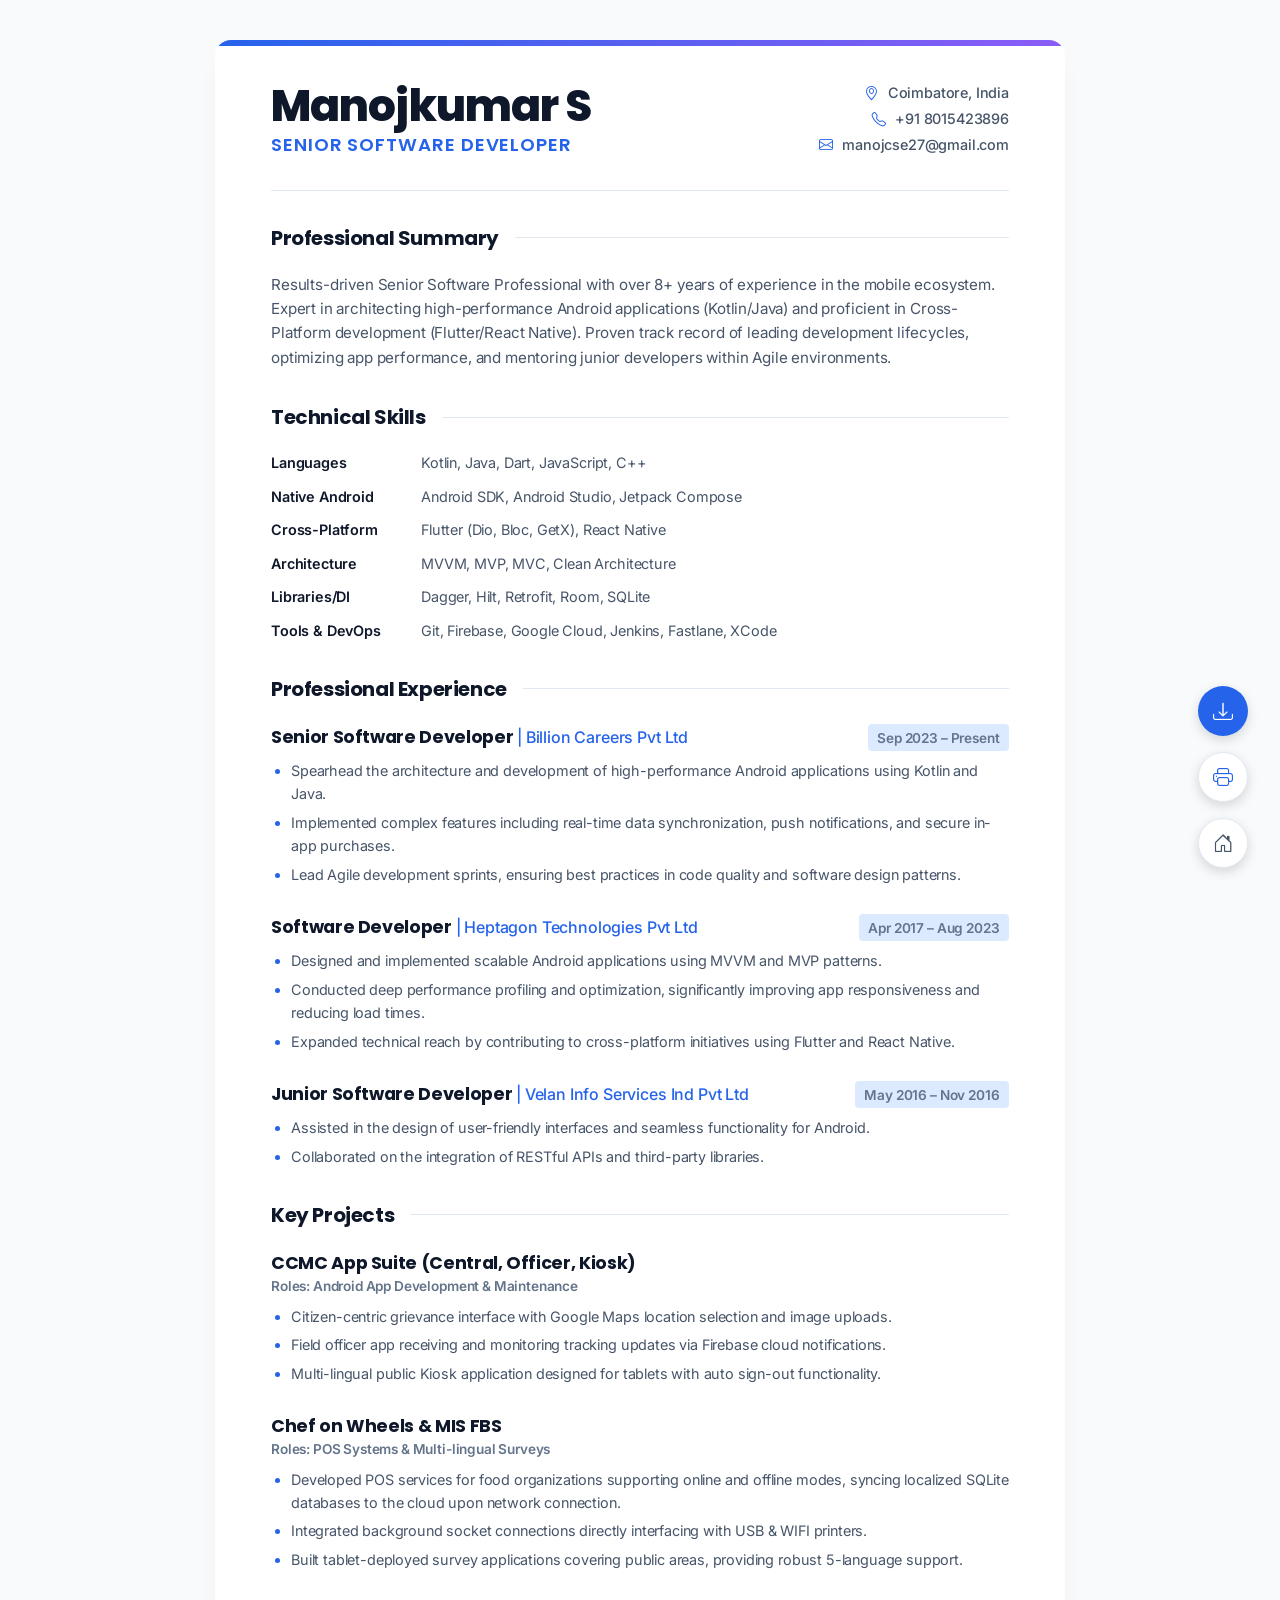
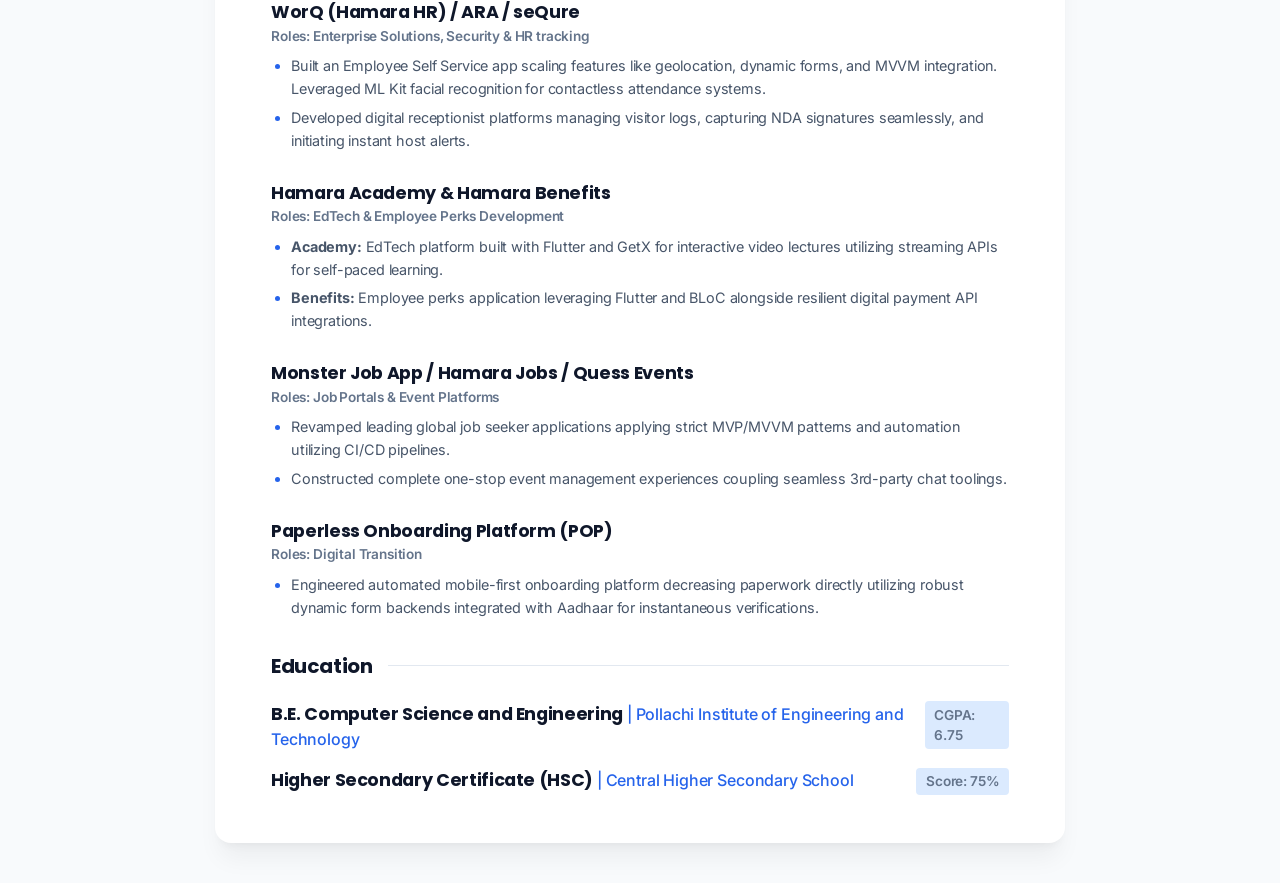
==== resume.html @ 85468437 "first commit" ====
<!DOCTYPE html>
<html lang="en">

<head>
    <meta charset="UTF-8">
    <meta name="viewport" content="width=device-width, initial-scale=1.0">
    <title>MANOJKUMAR S - Resume</title>

    <!-- Bootstrap 5 CSS -->
    <link href="https://cdn.jsdelivr.net/npm/bootstrap@5.3.3/dist/css/bootstrap.min.css" rel="stylesheet">

    <!-- Bootstrap Icons -->
    <link rel="stylesheet" href="https://cdn.jsdelivr.net/npm/bootstrap-icons@1.11.3/font/bootstrap-icons.min.css">

    <!-- Modern Google Fonts: Inter & Poppins -->
    <link
        href="https://fonts.googleapis.com/css2?family=Inter:wght@400;500;600&family=Poppins:wght@500;600;700;800&display=swap"
        rel="stylesheet">

    <style>
        :root {
            --primary: #2563eb;
            --primary-light: #dbeafe;
            --text-main: #1e293b;
            --text-muted: #475569;
            --border-color: #e2e8f0;
            --surface: #ffffff;
            --bg: #f8fafc;
        }

        body {
            background-color: var(--bg);
            color: var(--text-main);
            font-family: 'Inter', sans-serif;
            -webkit-font-smoothing: antialiased;
            letter-spacing: -0.01em;
        }

        h1,
        h2,
        h3,
        h4,
        .section-title,
        .item-title {
            font-family: 'Poppins', sans-serif;
            letter-spacing: -0.02em;
        }

        /* The main container mimicking an A4 paper size */
        .resume-container {
            max-width: 850px;
            margin: 40px auto;
            background: var(--surface);
            padding: 2.5rem 3.5rem;
            box-shadow: 0 20px 25px -5px rgba(0, 0, 0, 0.05), 0 8px 10px -6px rgba(0, 0, 0, 0.05);
            border-radius: 16px;
            position: relative;
            overflow: hidden;
        }

        /* Premium top accent border */
        .resume-container::before {
            content: '';
            position: absolute;
            top: 0;
            left: 0;
            right: 0;
            height: 6px;
            background: linear-gradient(90deg, #2563eb, #8b5cf6);
        }

        /* Print styles */
        @media print {
            body {
                background: #fff;
            }

            .resume-container {
                box-shadow: none;
                margin: 0;
                padding: 0;
                max-width: 100%;
                border-radius: 0;
            }

            .resume-container::before {
                display: none;
            }

            .d-print-none {
                display: none !important;
            }

            .avoid-break {
                page-break-inside: avoid;
            }

            /* Force exact colors when printing */
            * {
                -webkit-print-color-adjust: exact !important;
                print-color-adjust: exact !important;
            }
        }

        /* Header block */
        .header-section {
            display: flex;
            justify-content: space-between;
            align-items: center;
            padding-bottom: 2rem;
            margin-bottom: 2rem;
            border-bottom: 1px solid var(--border-color);
        }

        .header-title h1 {
            font-size: 2.75rem;
            font-weight: 800;
            margin-bottom: 0.25rem;
            color: #0f172a;
            line-height: 1.1;
        }

        .header-title h2 {
            font-size: 1.15rem;
            color: var(--primary);
            margin-bottom: 0;
            font-weight: 600;
            text-transform: uppercase;
            letter-spacing: 0.05em;
        }

        .contact-info {
            text-align: right;
            font-size: 0.9rem;
            color: var(--text-muted);
            line-height: 1.8;
            font-weight: 500;
        }

        .contact-info a {
            color: var(--text-muted);
            text-decoration: none;
            transition: color 0.2s;
        }

        .contact-info a:hover {
            color: var(--primary);
        }

        .contact-info i {
            color: var(--primary);
            margin-right: 6px;
            width: 16px;
            text-align: center;
        }

        /* Section styles */
        .section {
            margin-bottom: 2rem;
        }

        .section-title {
            font-size: 1.25rem;
            font-weight: 700;
            color: #0f172a;
            margin-bottom: 1.25rem;
            display: flex;
            align-items: center;
            gap: 0.5rem;
        }

        .section-title::after {
            content: '';
            flex-grow: 1;
            height: 1px;
            background: var(--border-color);
            margin-left: 0.5rem;
        }

        p {
            font-size: 0.95rem;
            line-height: 1.6;
            margin-bottom: 1rem;
            color: var(--text-muted);
        }

        /* Skills table */
        .skills-grid {
            display: grid;
            grid-template-columns: 1fr;
            row-gap: 0.75rem;
            font-size: 0.9rem;
        }

        .skill-row {
            display: flex;
            align-items: baseline;
        }

        .skill-row strong {
            display: inline-block;
            width: 150px;
            color: #0f172a;
            font-weight: 600;
            flex-shrink: 0;
        }

        .skill-list {
            color: var(--text-muted);
        }

        /* Items (Experience, Projects, Education) */
        .item {
            margin-bottom: 1.75rem;
        }

        .item-header {
            display: flex;
            justify-content: space-between;
            align-items: baseline;
            margin-bottom: 0.5rem;
        }

        .item-title {
            font-size: 1.1rem;
            font-weight: 700;
            color: #0f172a;
        }

        .item-subtitle {
            font-size: 1rem;
            font-weight: 500;
            color: var(--primary);
        }

        .item-date {
            font-size: 0.85rem;
            font-weight: 600;
            color: #64748b;
            background: var(--primary-light);
            padding: 0.2rem 0.6rem;
            border-radius: 4px;
            display: inline-block;
        }

        .project-meta {
            font-size: 0.85rem;
            color: #64748b;
            font-weight: 600;
            margin-bottom: 0.5rem;
            display: block;
        }

        /* Lists */
        ul {
            padding-left: 1.25rem;
            margin-bottom: 0;
            font-size: 0.9rem;
            line-height: 1.6;
            color: var(--text-muted);
        }

        li {
            margin-bottom: 0.35rem;
        }

        li::marker {
            color: var(--primary);
        }

        /* Actions Bar - Floating */
        .actions-bar {
            position: fixed;
            bottom: 2rem;
            right: 2rem;
            display: flex;
            flex-direction: column;
            gap: 1rem;
            z-index: 1000;
        }

        .btn-modern {
            width: 50px;
            height: 50px;
            border-radius: 50%;
            display: flex;
            justify-content: center;
            align-items: center;
            font-size: 1.25rem;
            transition: all 0.3s cubic-bezier(0.175, 0.885, 0.32, 1.275);
            box-shadow: 0 4px 12px rgba(0, 0, 0, 0.15);
            border: none;
            position: relative;
            cursor: pointer;
        }

        /* Tooltip behavior */
        .btn-modern::before {
            content: attr(data-tooltip);
            position: absolute;
            right: 100%;
            margin-right: 15px;
            background: #1e293b;
            color: #fff;
            padding: 0.4rem 0.8rem;
            font-size: 0.85rem;
            border-radius: 6px;
            white-space: nowrap;
            font-family: 'Inter', sans-serif;
            font-weight: 500;
            opacity: 0;
            visibility: hidden;
            transition: all 0.2s ease;
            transform: translateX(10px);
            pointer-events: none;
        }

        .btn-modern::after {
            content: '';
            position: absolute;
            right: 100%;
            margin-right: 9px;
            border-width: 6px;
            border-style: solid;
            border-color: transparent transparent transparent #1e293b;
            opacity: 0;
            visibility: hidden;
            transition: all 0.2s ease;
            transform: translateX(10px);
            pointer-events: none;
        }

        .btn-modern:hover::before,
        .btn-modern:hover::after {
            opacity: 1;
            visibility: visible;
            transform: translateX(0);
        }

        .btn-modern-primary {
            background-color: var(--primary);
            color: white;
            z-index: 3;
        }
        .btn-modern-primary:hover {
            background-color: #1d4ed8;
            color: white;
            transform: scale(1.1);
            box-shadow: 0 6px 16px rgba(37, 99, 235, 0.3);
        }

        .btn-modern-print {
            background-color: #fff;
            color: var(--primary);
            border: 1px solid var(--border-color);
            z-index: 2;
        }
        .btn-modern-print:hover {
            background-color: var(--bg);
            color: var(--primary);
            transform: scale(1.1);
        }

        .btn-modern-back {
            background-color: #fff;
            color: var(--text-muted);
            border: 1px solid var(--border-color);
            z-index: 1;
        }
        .btn-modern-back:hover {
            background-color: var(--bg);
            color: #0f172a;
            transform: scale(1.1);
        }



    </style>
</head>

<body>

    <!-- Floating Actions Container -->
    <div class="actions-bar d-print-none">
        <button onclick="downloadPDF()" class="btn-modern btn-modern-primary" data-tooltip="Download PDF">
            <i class="bi bi-download"></i>
        </button>
        <button onclick="window.print()" class="btn-modern btn-modern-print" data-tooltip="Print CV">
            <i class="bi bi-printer"></i>
        </button>
        <a href="index.html" class="btn-modern btn-modern-back text-decoration-none" data-tooltip="Back to Portfolio">
            <i class="bi bi-house-door"></i>
        </a>
    </div>

    <!-- Resume Content wrapper for PDF generation -->
    <div class="resume-container" id="resume-content">

        <!-- Header -->
        <div class="header-section">
            <div class="header-title">
                <h1>Manojkumar S</h1>
                <h2>Senior Software Developer</h2>
            </div>
            <div class="contact-info">
                <div><i class="bi bi-geo-alt"></i> Coimbatore, India</div>
                <div><i class="bi bi-telephone"></i> +91 8015423896</div>
                <div><a href="mailto:manojcse27@gmail.com"><i class="bi bi-envelope"></i> manojcse27@gmail.com</a></div>
            </div>
        </div>

        <!-- Professional Summary -->
        <div class="section avoid-break">
            <div class="section-title">Professional Summary</div>
            <p>Results-driven Senior Software Professional with over 8+ years of experience in the mobile ecosystem.
                Expert in architecting high-performance Android applications (Kotlin/Java) and proficient in
                Cross-Platform development (Flutter/React Native). Proven track record of leading development
                lifecycles, optimizing app performance, and mentoring junior developers within Agile environments.</p>
        </div>

        <!-- Technical Skills -->
        <div class="section avoid-break">
            <div class="section-title">Technical Skills</div>
            <div class="skills-grid">
                <div class="skill-row">
                    <strong>Languages</strong>
                    <span class="skill-list">Kotlin, Java, Dart, JavaScript, C++</span>
                </div>
                <div class="skill-row">
                    <strong>Native Android</strong>
                    <span class="skill-list">Android SDK, Android Studio, Jetpack Compose</span>
                </div>
                <div class="skill-row">
                    <strong>Cross-Platform</strong>
                    <span class="skill-list">Flutter (Dio, Bloc, GetX), React Native</span>
                </div>
                <div class="skill-row">
                    <strong>Architecture</strong>
                    <span class="skill-list">MVVM, MVP, MVC, Clean Architecture</span>
                </div>
                <div class="skill-row">
                    <strong>Libraries/DI</strong>
                    <span class="skill-list">Dagger, Hilt, Retrofit, Room, SQLite</span>
                </div>
                <div class="skill-row">
                    <strong>Tools & DevOps</strong>
                    <span class="skill-list">Git, Firebase, Google Cloud, Jenkins, Fastlane, XCode</span>
                </div>
            </div>
        </div>

        <!-- Experience -->
        <div class="section">
            <div class="section-title">Professional Experience</div>

            <div class="item avoid-break">
                <div class="item-header">
                    <div>
                        <span class="item-title">Senior Software Developer</span>
                        <span class="item-subtitle"> | Billion Careers Pvt Ltd</span>
                    </div>
                    <div class="item-date">Sep 2023 – Present</div>
                </div>
                <ul>
                    <li>Spearhead the architecture and development of high-performance Android applications using Kotlin
                        and Java.</li>
                    <li>Implemented complex features including real-time data synchronization, push notifications, and
                        secure in-app purchases.</li>
                    <li>Lead Agile development sprints, ensuring best practices in code quality and software design
                        patterns.</li>
                </ul>
            </div>

            <div class="item avoid-break">
                <div class="item-header">
                    <div>
                        <span class="item-title">Software Developer</span>
                        <span class="item-subtitle"> | Heptagon Technologies Pvt Ltd</span>
                    </div>
                    <div class="item-date">Apr 2017 – Aug 2023</div>
                </div>
                <ul>
                    <li>Designed and implemented scalable Android applications using MVVM and MVP patterns.</li>
                    <li>Conducted deep performance profiling and optimization, significantly improving app
                        responsiveness and reducing load times.</li>
                    <li>Expanded technical reach by contributing to cross-platform initiatives using Flutter and React
                        Native.</li>
                </ul>
            </div>

            <div class="item avoid-break">
                <div class="item-header">
                    <div>
                        <span class="item-title">Junior Software Developer</span>
                        <span class="item-subtitle"> | Velan Info Services Ind Pvt Ltd</span>
                    </div>
                    <div class="item-date">May 2016 – Nov 2016</div>
                </div>
                <ul>
                    <li>Assisted in the design of user-friendly interfaces and seamless functionality for Android.</li>
                    <li>Collaborated on the integration of RESTful APIs and third-party libraries.</li>
                </ul>
            </div>
        </div>

        <!-- Projects -->
        <div class="section">
            <div class="section-title">Key Projects</div>

            <div class="item avoid-break">
                <div class="item-title">CCMC App Suite (Central, Officer, Kiosk)</div>
                <span class="project-meta">Roles: Android App Development & Maintenance</span>
                <ul>
                    <li>Citizen-centric grievance interface with Google Maps location selection and image uploads.</li>
                    <li>Field officer app receiving and monitoring tracking updates via Firebase cloud notifications.
                    </li>
                    <li>Multi-lingual public Kiosk application designed for tablets with auto sign-out functionality.
                    </li>
                </ul>
            </div>

            <div class="item avoid-break">
                <div class="item-title">Chef on Wheels & MIS FBS</div>
                <span class="project-meta">Roles: POS Systems & Multi-lingual Surveys</span>
                <ul>
                    <li>Developed POS services for food organizations supporting online and offline modes, syncing
                        localized SQLite databases to the cloud upon network connection.</li>
                    <li>Integrated background socket connections directly interfacing with USB & WIFI printers.</li>
                    <li>Built tablet-deployed survey applications covering public areas, providing robust 5-language
                        support.</li>
                </ul>
            </div>

            <div class="item avoid-break">
                <div class="item-title">WorQ (Hamara HR) / ARA / seQure</div>
                <span class="project-meta">Roles: Enterprise Solutions, Security & HR tracking</span>
                <ul>
                    <li>Built an Employee Self Service app scaling features like geolocation, dynamic forms, and MVVM
                        integration. Leveraged ML Kit facial recognition for contactless attendance systems.</li>
                    <li>Developed digital receptionist platforms managing visitor logs, capturing NDA signatures
                        seamlessly, and initiating instant host alerts.</li>
                </ul>
            </div>

            <div class="item avoid-break">
                <div class="item-title">Hamara Academy & Hamara Benefits</div>
                <span class="project-meta">Roles: EdTech & Employee Perks Development</span>
                <ul>
                    <li><strong>Academy:</strong> EdTech platform built with Flutter and GetX for interactive video
                        lectures utilizing streaming APIs for self-paced learning.</li>
                    <li><strong>Benefits:</strong> Employee perks application leveraging Flutter and BLoC alongside
                        resilient digital payment API integrations.</li>
                </ul>
            </div>

            <div class="item avoid-break">
                <div class="item-title">Monster Job App / Hamara Jobs / Quess Events</div>
                <span class="project-meta">Roles: Job Portals & Event Platforms</span>
                <ul>
                    <li>Revamped leading global job seeker applications applying strict MVP/MVVM patterns and automation
                        utilizing CI/CD pipelines.</li>
                    <li>Constructed complete one-stop event management experiences coupling seamless 3rd-party chat
                        toolings.</li>
                </ul>
            </div>

            <div class="item avoid-break">
                <div class="item-title">Paperless Onboarding Platform (POP)</div>
                <span class="project-meta">Roles: Digital Transition</span>
                <ul>
                    <li>Engineered automated mobile-first onboarding platform decreasing paperwork directly utilizing
                        robust dynamic form backends integrated with Aadhaar for instantaneous verifications.</li>
                </ul>
            </div>
        </div>

        <!-- Education -->
        <div class="section mb-0 avoid-break">
            <div class="section-title">Education</div>

            <div class="item mb-3">
                <div class="item-header">
                    <div>
                        <span class="item-title">B.E. Computer Science and Engineering</span>
                        <span class="item-subtitle"> | Pollachi Institute of Engineering and Technology</span>
                    </div>
                    <div class="item-date">CGPA: 6.75</div>
                </div>
            </div>

            <div class="item mb-0">
                <div class="item-header">
                    <div>
                        <span class="item-title">Higher Secondary Certificate (HSC)</span>
                        <span class="item-subtitle"> | Central Higher Secondary School</span>
                    </div>
                    <div class="item-date">Score: 75%</div>
                </div>
            </div>
        </div>

    </div>

    <!-- Bootstrap 5 JS Bundle -->
    <script src="https://cdn.jsdelivr.net/npm/bootstrap@5.3.3/dist/js/bootstrap.bundle.min.js"></script>

    <script>
        // Use window.print() natively for modern reliable PDF generation instead of heavy third party JS 
        // that often breaks CSS formatting.
        function downloadPDF() {
            window.print();
        }
    </script>
</body>

</html>
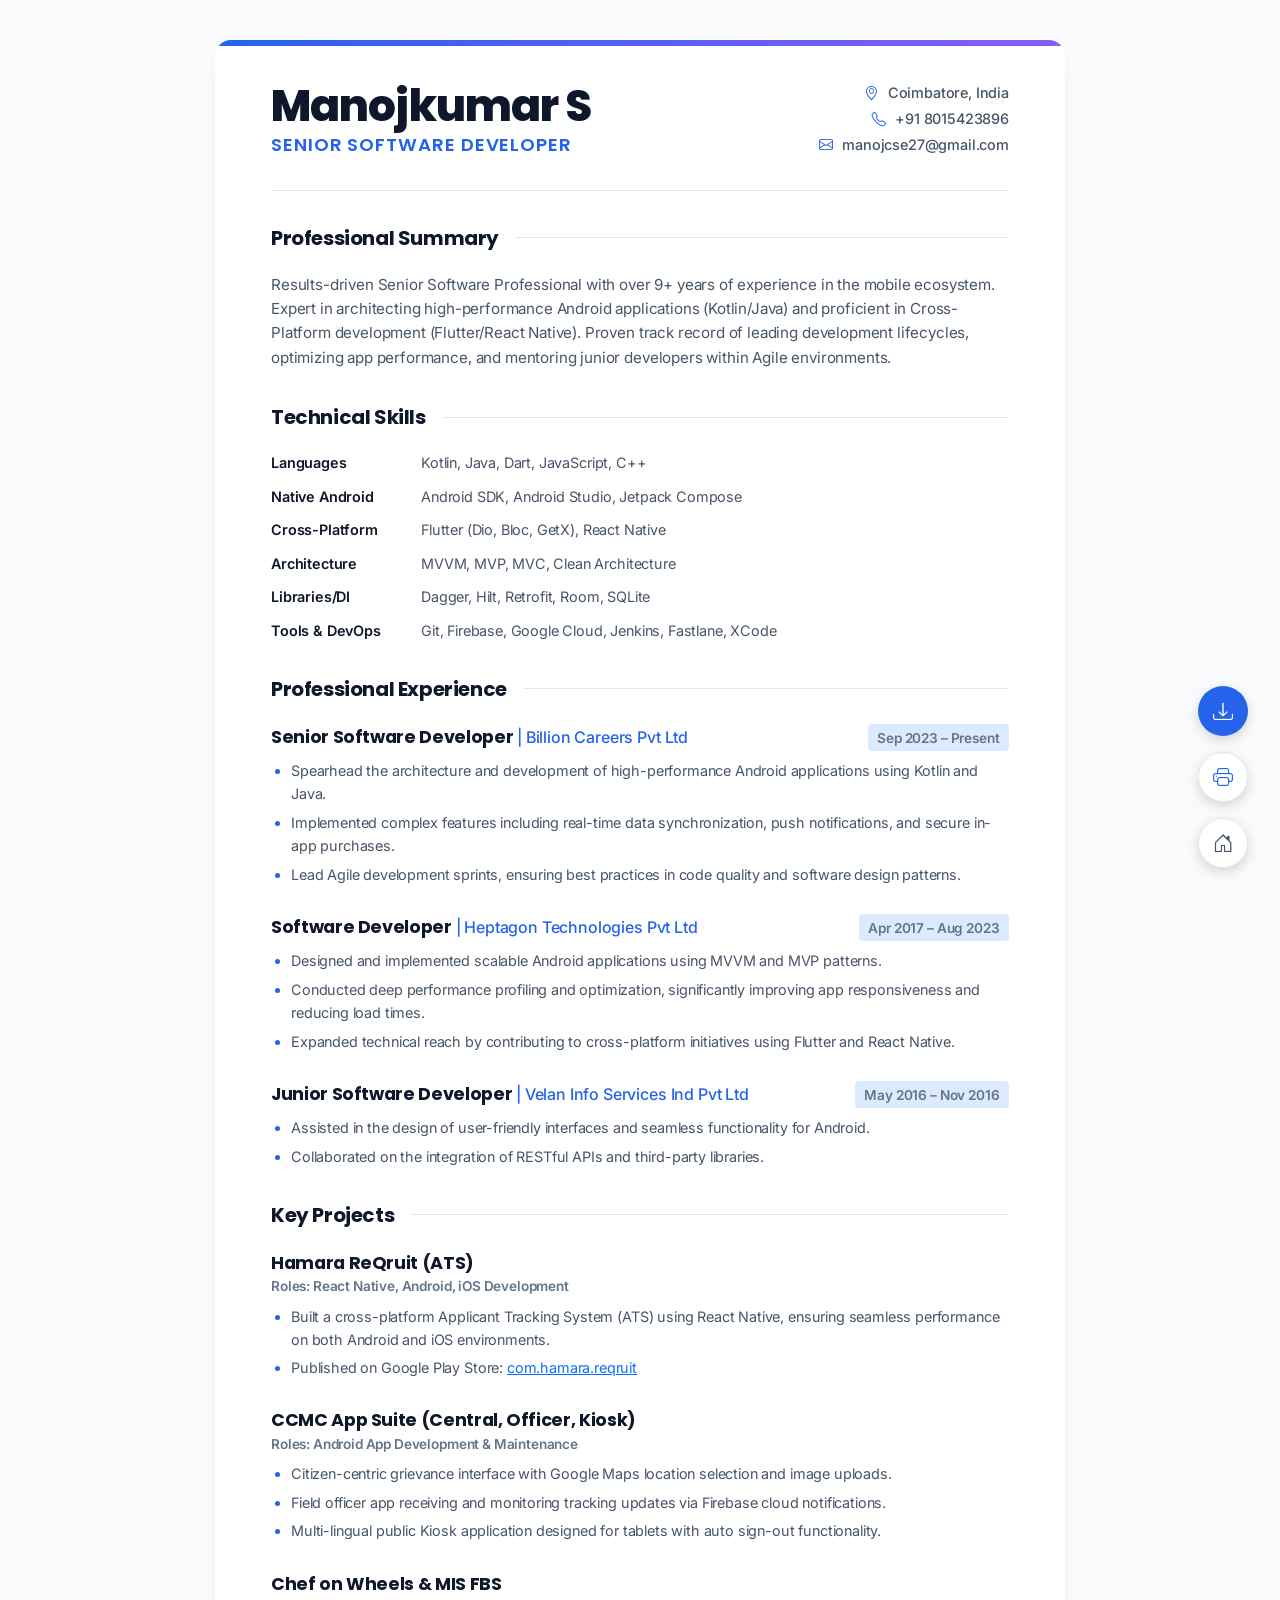
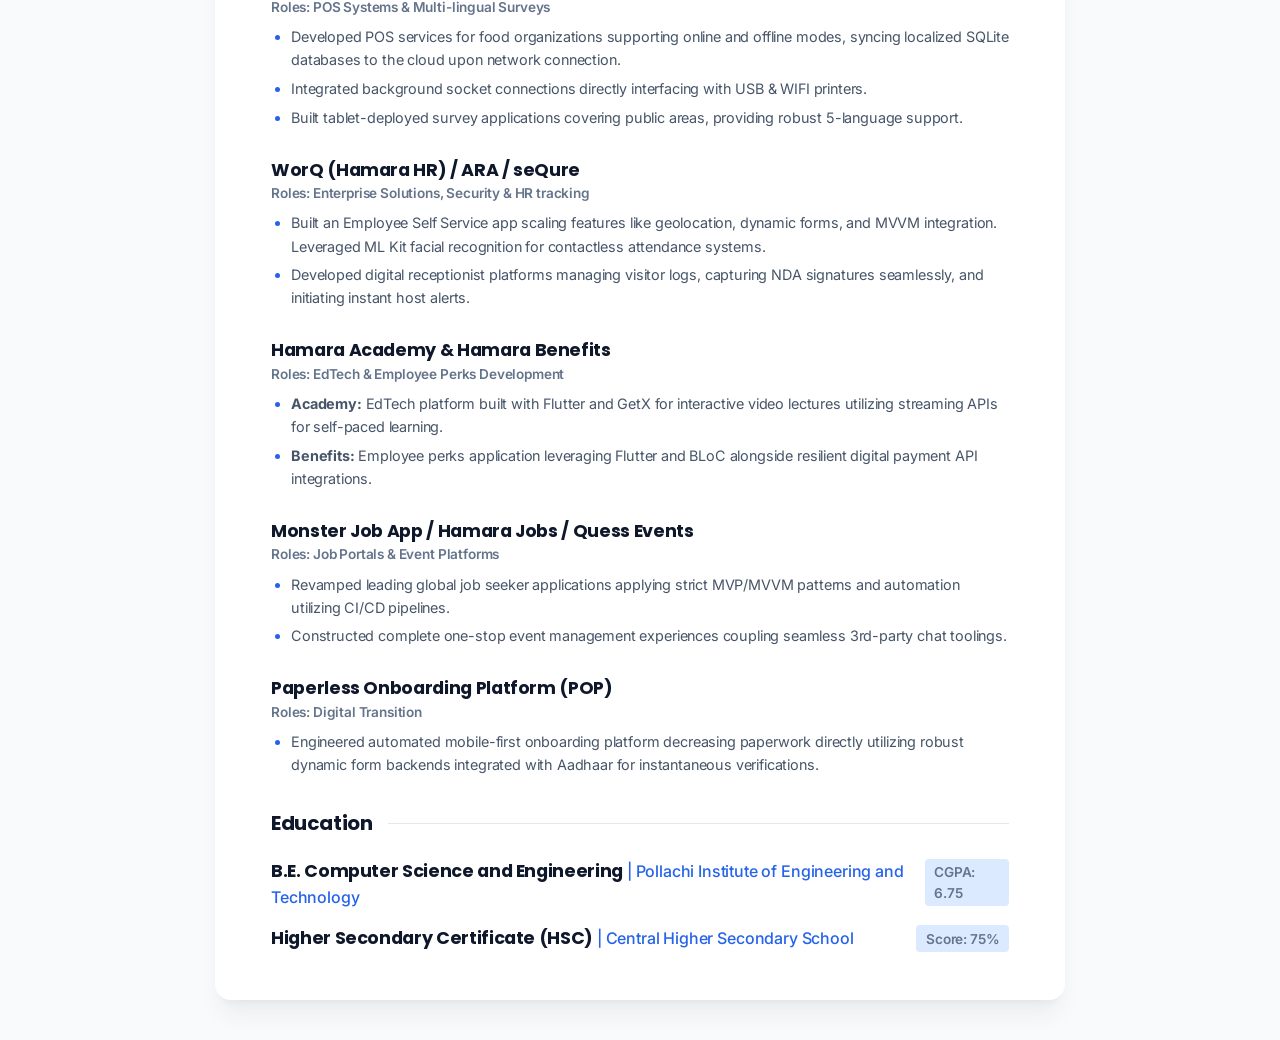
==== commit ec569b9c: "Experience updated" ====
--- a/resume.html
+++ b/resume.html
@@ -412,7 +412,7 @@
         <!-- Professional Summary -->
         <div class="section avoid-break">
             <div class="section-title">Professional Summary</div>
-            <p>Results-driven Senior Software Professional with over 8+ years of experience in the mobile ecosystem.
+            <p>Results-driven Senior Software Professional with over 9+ years of experience in the mobile ecosystem.
                 Expert in architecting high-performance Android applications (Kotlin/Java) and proficient in
                 Cross-Platform development (Flutter/React Native). Proven track record of leading development
                 lifecycles, optimizing app performance, and mentoring junior developers within Agile environments.</p>
@@ -508,6 +508,15 @@
             <div class="section-title">Key Projects</div>
 
             <div class="item avoid-break">
+                <div class="item-title">Hamara ReQruit (ATS)</div>
+                <span class="project-meta">Roles: React Native, Android, iOS Development</span>
+                <ul>
+                    <li>Built a cross-platform Applicant Tracking System (ATS) using React Native, ensuring seamless performance on both Android and iOS environments.</li>
+                    <li>Published on Google Play Store: <a href="https://play.google.com/store/apps/details?id=com.hamara.reqruit" target="_blank">com.hamara.reqruit</a></li>
+                </ul>
+            </div>
+
+            <div class="item avoid-break">
                 <div class="item-title">CCMC App Suite (Central, Officer, Kiosk)</div>
                 <span class="project-meta">Roles: Android App Development & Maintenance</span>
                 <ul>
